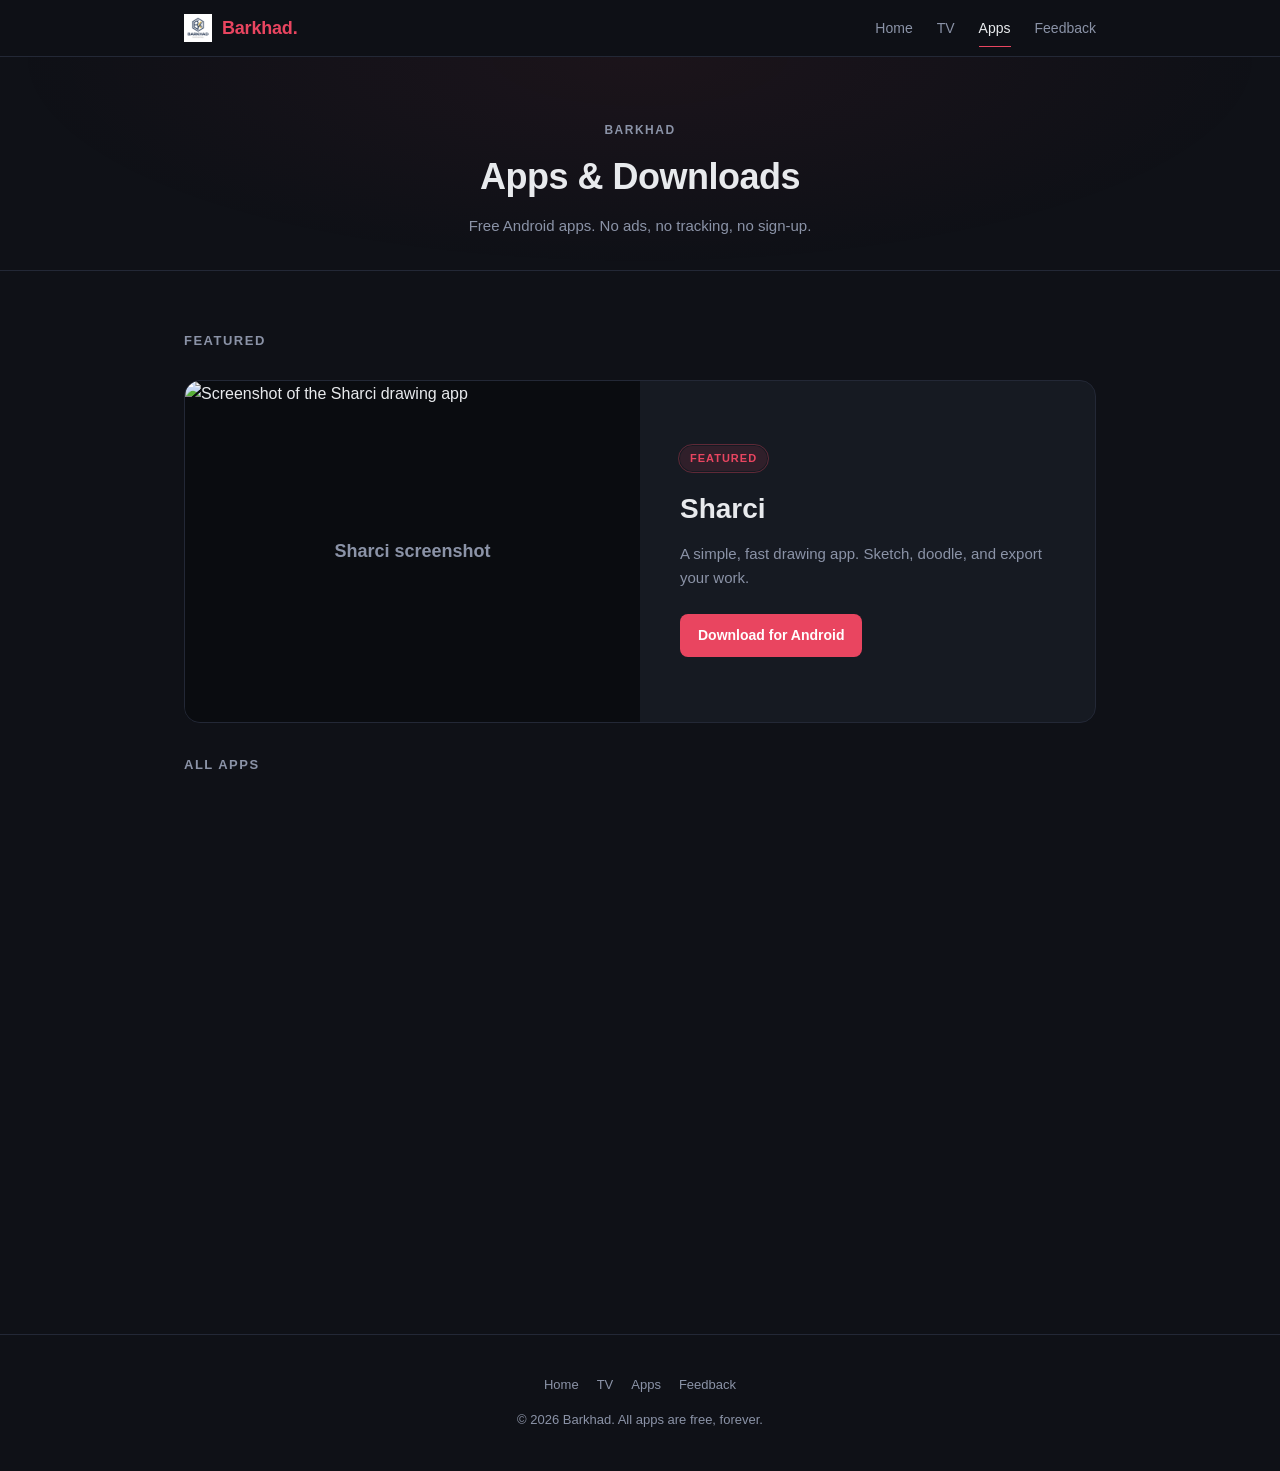
==== apps/index.html @ 711ecb9c "app_page" ====
<!DOCTYPE html>
<html lang="en" class="no-js">
<head>
<meta charset="UTF-8">
<meta name="viewport" content="width=device-width, initial-scale=1.0">

<title>Apps — Free Android Downloads · Barkhad</title>
<meta name="description" content="Free Android apps built by Barkhad — Sharci, CCTV Viewer, Video Cutter, and Gabay. Direct APK downloads, no ads, no tracking, no sign-up.">
<link rel="canonical" href="https://barkhad.top/apps/">
<meta name="theme-color" content="#0f1117">

<meta http-equiv="Content-Security-Policy" content="
  default-src 'self';
  script-src 'self';
  style-src 'self';
  img-src 'self' data:;
  object-src 'none';
  base-uri 'none';
  form-action 'none';
  upgrade-insecure-requests">

<meta property="og:type" content="website">
<meta property="og:site_name" content="Barkhad">
<meta property="og:title" content="Apps — Free Android Downloads">
<meta property="og:description" content="Free Android apps. No ads, no tracking, no sign-up.">
<meta property="og:url" content="https://barkhad.top/apps/">
<meta property="og:image" content="https://barkhad.top/Assets/images/logo.png">
<meta name="twitter:card" content="summary_large_image">

<link rel="icon" href="../Assets/images/logo.png">
<link rel="stylesheet" href="../Assets/css/styles.css">
<script src="../Assets/js/boot.js"></script>
<script src="../Assets/js/app.js" defer></script>
</head>
<body>

  <a class="skip-link" href="#main">Skip to content</a>
  <div class="cursor-glow" aria-hidden="true"></div>

  <nav id="nav">
    <div class="container nav-inner">
      <a href="/" class="nav-logo">
        <img src="../Assets/images/logo.png" alt="Barkhad logo" width="28" height="28">
        <span>Barkhad<span>.</span></span>
      </a>
      <div class="nav-links">
        <a href="/">Home</a>
        <a href="/tv/">TV</a>
        <a href="/apps/" class="active" aria-current="page">Apps</a>
        <a href="/#feedback">Feedback</a>
      </div>
    </div>
  </nav>

  <main id="main">

    <header class="page-header">
      <div class="container">
        <p class="eyebrow">Barkhad</p>
        <h1>Apps &amp; Downloads</h1>
        <p class="lead">Free Android apps. No ads, no tracking, no sign-up.</p>
      </div>
    </header>

    <section id="apps">
      <div class="container">
        <h2 class="section-title reveal">Featured</h2>

        <div class="featured-app reveal" data-tilt>
          <div class="featured-image">
            <span class="img-fallback" aria-hidden="true">Sharci screenshot</span>
            <img src="../Assets/images/sharci1.png"
                 alt="Screenshot of the Sharci drawing app"
                 width="800" height="600"
                 data-fallback>
          </div>
          <div class="featured-content">
            <span class="featured-badge">Featured</span>
            <h3>Sharci</h3>
            <p>A simple, fast drawing app. Sketch, doodle, and export your work.</p>
            <a href="../Assets/apks/sharci.apk" class="btn" download>Download for Android</a>
          </div>
        </div>

        <h2 class="section-title reveal">All apps</h2>

        <div class="apps reveal-stagger">

          <article class="app-card">
            <div class="app-image">
              <span class="img-fallback" aria-hidden="true">CCTV Viewer</span>
              <img src="../Assets/images/cctv-viewer.png"
                   alt="CCTV Viewer app preview"
                   width="800" height="500" loading="lazy" decoding="async"
                   data-fallback>
            </div>
            <div class="app-content">
              <h3>CCTV Viewer</h3>
              <p>Watch your CCTV / IP cameras from your phone. RTSP, ONVIF auto-discovery, remote streams — one app.</p>
              <div class="app-meta">
                <span>v0.1.0</span>
                <span>79 MB</span>
                <span>Android</span>
              </div>
              <div class="btn-row">
                <a href="https://github.com/BCAprogrammer/barkhad_website/releases/download/camera/camera.apk"
                   class="btn" download rel="noopener">Download for Android</a>
              </div>
            </div>
          </article>

          <article class="app-card">
            <div class="app-image">
              <span class="img-fallback" aria-hidden="true">Video Cutter</span>
            </div>
            <div class="app-content">
              <h3>Video Cutter</h3>
              <p>Trim and edit videos for TikTok, YouTube, or status stories.</p>
              <div class="app-meta">
                <span>v1.0.0</span>
                <span>8 MB</span>
                <span>Android</span>
              </div>
              <div class="btn-row">
                <a href="https://github.com/BCAprogrammer/bcaprogrammer.github.io/releases/download/vid/app-x86_64-release.apk"
                   class="btn" download rel="noopener">Download for Android</a>
              </div>
            </div>
          </article>

          <article class="app-card">
            <div class="app-image">
              <span class="img-fallback" aria-hidden="true">Gabay</span>
              <img src="../Assets/images/gabay.png"
                   alt="Gabay poetry app preview"
                   width="800" height="500" loading="lazy" decoding="async"
                   data-fallback>
            </div>
            <div class="app-content">
              <h3>Gabay</h3>
              <p>A home for Somali poetry — read, write, and share classic and modern gabay.</p>
              <div class="app-meta">
                <span>v1.0.0</span>
                <span>Free</span>
                <span>Android</span>
                <span>Web</span>
              </div>
              <div class="btn-row">
                <a href="https://github.com/BCAprogrammer/barkhad_website/releases/download/gabay_ccod/gabay_cod.apk"
                   class="btn" download data-android rel="noopener">Download for Android</a>
                <a href="/gabay/" class="btn" data-ios hidden>Open Web App</a>
              </div>
            </div>
          </article>

        </div>

        <p class="feedback-alt reveal">
          Found a bug in one of these?
          <a href="/#feedback">Send feedback</a>.
        </p>
      </div>
    </section>

  </main>

  <footer>
    <div class="container">
      <div class="foot-links">
        <a href="/">Home</a>
        <a href="/tv/">TV</a>
        <a href="/apps/">Apps</a>
        <a href="/#feedback">Feedback</a>
      </div>
      <p>© 2026 Barkhad. All apps are free, forever.</p>
    </div>
  </footer>

</body>
</html>
---- Assets/css/styles.css ----
/* ==========================================================================
   BARKHAD.TOP — STYLESHEET
   1. Tokens          6. Hero
   2. Reset & base    7. Components (cards, buttons, forms)
   3. Utilities       8. Sections
   4. Navigation      9. Footer
   5. Motion         10. Media queries
   ========================================================================== */


/* ==========================================================================
   1. TOKENS
   ========================================================================== */

:root {
  --bg: #0f1117;
  --card: #161a22;
  --border: #232836;
  --text: #e8eaed;
  --muted: #8b93a7;
  --accent: #e94560;
  --accent-hover: #c73e54;
  --radius: 14px;
  --maxw: 960px;
  --nav-h: 56px;

  --ease-out: cubic-bezier(0.22, 1, 0.36, 1);
  --ease-in-out: cubic-bezier(0.65, 0, 0.35, 1);
  --dur-fast: 0.25s;
  --dur-med: 0.6s;
  --dur-slow: 0.9s;

  color-scheme: dark;
}


/* ==========================================================================
   2. RESET & BASE
   ========================================================================== */

*, *::before, *::after { margin: 0; padding: 0; box-sizing: border-box; }

html { -webkit-text-size-adjust: 100%; }

@media (prefers-reduced-motion: no-preference) {
  html { scroll-behavior: smooth; }
}

body {
  font-family: -apple-system, BlinkMacSystemFont, 'Segoe UI', Roboto, Helvetica, Arial, sans-serif;
  background: var(--bg);
  color: var(--text);
  line-height: 1.6;
  -webkit-font-smoothing: antialiased;
  overflow-x: hidden;
  position: relative;
}

img { max-width: 100%; }

a { color: inherit; }

:focus-visible {
  outline: 2px solid var(--accent);
  outline-offset: 3px;
  border-radius: 6px;
}

/* Sticky-nav offset for every anchor target */
[id] { scroll-margin-top: calc(var(--nav-h) + 16px); }

/* Author `display` rules would otherwise beat the UA [hidden] rule */
[hidden] { display: none !important; }


/* ==========================================================================
   3. UTILITIES
   ========================================================================== */

.container {
  max-width: var(--maxw);
  margin: 0 auto;
  padding: 0 24px;
}

.skip-link {
  position: absolute;
  left: 8px;
  top: -100px;
  z-index: 200;
  background: var(--accent);
  color: #fff;
  padding: 10px 16px;
  border-radius: 8px;
  font-size: 14px;
  font-weight: 600;
  text-decoration: none;
  transition: top .2s;
}
.skip-link:focus { top: 8px; }

/* Honeypot — hidden from humans, irresistible to bots */
.hp-field {
  position: absolute !important;
  left: -9999px !important;
  width: 1px;
  height: 1px;
  overflow: hidden;
}

/* Reveal delay helpers (replaces the old inline transition-delay styles) */
.delay-1 { transition-delay: .1s; }
.delay-2 { transition-delay: .2s; }
.delay-3 { transition-delay: .3s; }
.delay-4 { transition-delay: .4s; }


/* ==========================================================================
   4. NAVIGATION
   ========================================================================== */

nav {
  position: sticky;
  top: 0;
  z-index: 100;
  background: rgba(15, 17, 23, 0.85);
  backdrop-filter: blur(12px);
  -webkit-backdrop-filter: blur(12px);
  border-bottom: 1px solid var(--border);
  transition: background var(--dur-med) var(--ease-out);
}
nav.scrolled { background: rgba(15, 17, 23, 0.95); }

.nav-inner {
  display: flex;
  align-items: center;
  justify-content: space-between;
  gap: 16px;
  height: var(--nav-h);
}

.nav-logo {
  display: flex;
  align-items: center;
  gap: 10px;
  font-size: 18px;
  font-weight: 700;
  letter-spacing: -0.2px;
  text-decoration: none;
}
.nav-logo img {
  width: 28px;
  height: 28px;
  object-fit: contain;
  display: block;
  transition: transform 0.5s var(--ease-out);
}
.nav-logo:hover img { transform: rotate(-8deg) scale(1.08); }
.nav-logo span { color: var(--accent); }

.nav-links { display: flex; gap: 24px; }
.nav-links a {
  color: var(--muted);
  text-decoration: none;
  font-size: 14px;
  transition: color 0.2s;
  position: relative;
  padding: 6px 0;
}
.nav-links a::after {
  content: "";
  position: absolute;
  left: 0;
  right: 0;
  bottom: -2px;
  height: 1.5px;
  background: var(--accent);
  transform: scaleX(0);
  transform-origin: left;
  transition: transform var(--dur-med) var(--ease-out);
}
.nav-links a:hover { color: var(--text); }
.nav-links a:hover::after { transform: scaleX(1); }
.nav-links a.active { color: var(--text); }
.nav-links a.active::after { transform: scaleX(1); }


/* ==========================================================================
   5. MOTION PRIMITIVES
   ========================================================================== */

/* Cursor glow */
.cursor-glow {
  position: fixed;
  top: 0;
  left: 0;
  width: 560px;
  height: 560px;
  border-radius: 50%;
  background: radial-gradient(circle,
              rgba(233, 69, 96, 0.10) 0%,
              rgba(233, 69, 96, 0.04) 35%,
              transparent 65%);
  transform: translate(-50%, -50%);
  pointer-events: none;
  z-index: 0;
  opacity: 0;
  transition: opacity 0.5s var(--ease-out);
  will-change: transform;
}
.cursor-glow.on { opacity: 1; }
@media (hover: none), (pointer: coarse) { .cursor-glow { display: none; } }

/* Drifting orbs */
.orb-field {
  position: absolute;
  inset: 0;
  overflow: hidden;
  pointer-events: none;
  z-index: 0;
}
.orb {
  position: absolute;
  border-radius: 50%;
  filter: blur(50px);
  opacity: 0.35;
  will-change: transform;
}
.orb:nth-child(1) { width: 180px; height: 180px; top: 10%; left: 8%;  background: #e94560; animation: drift1 22s ease-in-out infinite; }
.orb:nth-child(2) { width: 140px; height: 140px; top: 60%; left: 78%; background: #6c5ce7; opacity: 0.22; animation: drift2 28s ease-in-out infinite; }
.orb:nth-child(3) { width: 220px; height: 220px; top: 30%; left: 55%; background: #e94560; opacity: 0.15; animation: drift3 34s ease-in-out infinite; }
.orb:nth-child(4) { width: 100px; height: 100px; top: 75%; left: 20%; background: #f39c12; opacity: 0.12; animation: drift1 26s ease-in-out infinite reverse; }
.orb:nth-child(5) { width: 160px; height: 160px; top: 5%;  left: 65%; background: #e94560; opacity: 0.18; animation: drift2 30s ease-in-out infinite reverse; }
.orb:nth-child(6) { width: 120px; height: 120px; top: 50%; left: 3%;  background: #6c5ce7; opacity: 0.20; animation: drift3 24s ease-in-out infinite; }
.orb:nth-child(7) { width: 90px;  height: 90px;  top: 85%; left: 50%; background: #e94560; opacity: 0.15; animation: drift1 20s ease-in-out infinite; }

@keyframes drift1 {
  0%, 100% { transform: translate(0, 0) scale(1); }
  33%      { transform: translate(60px, -40px) scale(1.1); }
  66%      { transform: translate(-30px, 50px) scale(0.95); }
}
@keyframes drift2 {
  0%, 100% { transform: translate(0, 0) scale(1); }
  50%      { transform: translate(-70px, -30px) scale(1.15); }
}
@keyframes drift3 {
  0%, 100% { transform: translate(0, 0) scale(0.95); }
  40%      { transform: translate(40px, 60px) scale(1.05); }
  75%      { transform: translate(-50px, -20px) scale(1); }
}

/* Scroll reveal — hidden ONLY when JS is confirmed running */
.reveal {
  transition:
    opacity var(--dur-slow) var(--ease-out),
    transform var(--dur-slow) var(--ease-out);
}
.js .reveal {
  opacity: 0;
  transform: translateY(28px);
}
.js .reveal.is-visible {
  opacity: 1;
  transform: none;
}

.reveal-stagger > * {
  transition:
    opacity 0.7s var(--ease-out),
    transform 0.7s var(--ease-out);
  transition-delay: calc(var(--i, 0) * 90ms);
}
.js .reveal-stagger > * {
  opacity: 0;
  transform: translateY(18px);
}
.js .reveal-stagger.is-visible > * {
  opacity: 1;
  transform: none;
}
.reveal-stagger > *:nth-child(1) { --i: 0; }
.reveal-stagger > *:nth-child(2) { --i: 1; }
.reveal-stagger > *:nth-child(3) { --i: 2; }
.reveal-stagger > *:nth-child(4) { --i: 3; }
.reveal-stagger > *:nth-child(5) { --i: 4; }
.reveal-stagger > *:nth-child(6) { --i: 5; }
.reveal-stagger > *:nth-child(7) { --i: 6; }
.reveal-stagger > *:nth-child(8) { --i: 7; }

.section-title.reveal {
  letter-spacing: 3px;
  transition:
    opacity var(--dur-slow) var(--ease-out),
    transform var(--dur-slow) var(--ease-out),
    letter-spacing var(--dur-slow) var(--ease-out);
}
.section-title.reveal.is-visible { letter-spacing: 1.5px; }


/* ==========================================================================
   6. HERO
   ========================================================================== */

header {
  position: relative;
  padding: 100px 0 80px;
  text-align: center;
  border-bottom: 1px solid var(--border);
  background: radial-gradient(ellipse at 50% 0%, rgba(233, 69, 96, 0.08) 0%, transparent 70%);
  overflow: hidden;
  isolation: isolate;
}
header > .container { position: relative; z-index: 2; }

.hero-title-wrap {
  position: relative;
  display: inline-block;
  margin-bottom: 12px;
}

header h1 {
  font-size: 42px;
  font-weight: 700;
  letter-spacing: -0.5px;
  margin: 0;
  position: relative;
  display: inline-block;
  clip-path: inset(0 100% 0 0);
  animation: beam-reveal 0.95s cubic-bezier(0.65, 0, 0.35, 1) 0.15s forwards;
}

@keyframes beam-reveal {
  0%   { clip-path: inset(0 100% 0 0); }
  100% { clip-path: inset(0 0 0 0); }
}

.hero-beam {
  position: absolute;
  top: -20%;
  bottom: -20%;
  left: -25%;
  width: 70px;
  background: linear-gradient(90deg,
              transparent 0%,
              rgba(233, 69, 96, 0.55) 42%,
              rgba(255, 210, 220, 0.95) 50%,
              rgba(233, 69, 96, 0.55) 58%,
              transparent 100%);
  filter: blur(5px);
  pointer-events: none;
  z-index: 2;
  opacity: 0;
  animation: beam-sweep 1.0s cubic-bezier(0.65, 0, 0.35, 1) 0.10s forwards;
}

@keyframes beam-sweep {
  0%   { opacity: 0; left: -25%; }
  15%  { opacity: 1; }
  85%  { opacity: 1; }
  100% { opacity: 0; left: 110%; }
}

.hero-glow {
  position: absolute;
  inset: -30px -50px;
  background: radial-gradient(ellipse at center,
              rgba(233, 69, 96, 0.42) 0%,
              rgba(233, 69, 96, 0.12) 42%,
              transparent 70%);
  filter: blur(22px);
  pointer-events: none;
  z-index: 0;
  opacity: 0;
  animation: glow-flare 1.8s cubic-bezier(0.22, 1, 0.36, 1) 0.25s forwards;
}

@keyframes glow-flare {
  0%   { opacity: 0;    transform: scale(0.85); }
  40%  { opacity: 0.95; transform: scale(1.05); }
  100% { opacity: 0.28; transform: scale(1); }
}

header h1 span {
  color: var(--accent);
  display: inline-block;
  animation:
    dot-pop   0.55s cubic-bezier(0.34, 1.56, 0.64, 1) 1.00s both,
    dot-pulse 2.6s  ease-in-out                       1.60s infinite;
}

@keyframes dot-pop {
  0%   { transform: scale(0.4);  opacity: 0.3; }
  65%  { transform: scale(1.30); opacity: 1;   }
  100% { transform: scale(1);    opacity: 1;   }
}

@keyframes dot-pulse {
  0%, 100% { transform: translateY(0);    opacity: 1;   }
  50%      { transform: translateY(-4px); opacity: 0.7; }
}

@keyframes hero-in {
  to { opacity: 1; transform: none; }
}

header p {
  font-size: 17px;
  color: var(--muted);
  max-width: 520px;
  margin: 0 auto;
  opacity: 0;
  transform: translateY(20px);
  animation: hero-in 0.9s var(--ease-out) 1.15s forwards;
}

.hero-btns {
  display: flex;
  gap: 12px;
  justify-content: center;
  margin-top: 28px;
  opacity: 0;
  transform: translateY(20px);
  animation: hero-in 0.9s var(--ease-out) 1.35s forwards;
}
.hero-btns .btn { padding: 12px 24px; font-size: 15px; }


/* ==========================================================================
   7. COMPONENTS
   ========================================================================== */

/* --- Section headings --- */
.section-title {
  font-size: 13px;
  font-weight: 600;
  text-transform: uppercase;
  letter-spacing: 1.5px;
  color: var(--muted);
  margin-bottom: 28px;
}

.block-heading {
  font-size: 26px;
  margin-bottom: 10px;
  letter-spacing: -0.3px;
  font-weight: 700;
}

/* --- Buttons --- */
.btn {
  display: inline-block;
  background: var(--accent);
  color: #fff;
  padding: 10px 18px;
  border-radius: 8px;
  text-decoration: none;
  font-size: 14px;
  font-weight: 600;
  text-align: center;
  transition: background 0.2s, transform 0.2s;
  border: none;
  cursor: pointer;
  font-family: inherit;
  position: relative;
  overflow: hidden;
}
.btn::before {
  content: "";
  position: absolute;
  top: 0;
  left: -100%;
  width: 100%;
  height: 100%;
  background: linear-gradient(120deg,
              transparent 0%,
              rgba(255, 255, 255, 0.22) 50%,
              transparent 100%);
  transition: left 0.6s var(--ease-out);
  pointer-events: none;
}
.btn:hover { background: var(--accent-hover); transform: translateY(-1px); }
.btn:hover::before { left: 100%; }
.btn:active { transform: translateY(0); }

.btn-outline {
  background: transparent;
  border: 1px solid var(--border);
  color: var(--text);
}
.btn-outline::before {
  background: linear-gradient(120deg,
              transparent 0%,
              rgba(233, 69, 96, 0.18) 50%,
              transparent 100%);
}
.btn-outline:hover { background: var(--card); border-color: var(--accent); }

.btn-row { display: flex; gap: 10px; flex-wrap: wrap; }
.btn-row .btn { flex: 1; min-width: 120px; }

/* --- Featured card (TV + Sharci) --- */
.featured-app {
  display: grid;
  grid-template-columns: 1fr 1fr;
  background: var(--card);
  border: 1px solid var(--border);
  border-radius: 16px;
  overflow: hidden;
  margin-bottom: 32px;
  position: relative;
  transition:
    border-color 0.4s var(--ease-out),
    transform 0.5s var(--ease-out),
    box-shadow 0.5s var(--ease-out);
}
.featured-app:hover {
  border-color: var(--accent);
  transform: translateY(-3px);
  box-shadow: 0 24px 60px rgba(0, 0, 0, 0.55);
}

.featured-image {
  position: relative;
  display: grid;
  place-items: center;
  min-height: 280px;
  background: #0a0c10;
  overflow: hidden;
}
.featured-image img {
  grid-area: 1 / 1;
  position: relative;
  z-index: 1;
  width: 100%;
  height: 100%;
  object-fit: cover;
  display: block;
  transition: transform 0.8s var(--ease-out);
  will-change: transform;
}
.featured-image .img-fallback {
  grid-area: 1 / 1;
  font-size: 18px;
  font-weight: 600;
  color: var(--muted);
  text-align: center;
  padding: 20px;
}

.featured-content {
  padding: 40px;
  display: flex;
  flex-direction: column;
  justify-content: center;
  align-items: flex-start;
}

.featured-badge {
  display: inline-block;
  font-size: 11px;
  font-weight: 700;
  text-transform: uppercase;
  letter-spacing: 1px;
  color: var(--accent);
  background: rgba(233, 69, 96, 0.12);
  padding: 4px 10px;
  border-radius: 20px;
  margin-bottom: 16px;
  position: relative;
}
.featured-badge::after {
  content: "";
  position: absolute;
  inset: -2px;
  border-radius: 20px;
  border: 1px solid rgba(233, 69, 96, 0.35);
  animation: badge-pulse 2.4s ease-in-out infinite;
  pointer-events: none;
}
@keyframes badge-pulse {
  0%, 100% { opacity: 0.6; transform: scale(1); }
  50%      { opacity: 0;   transform: scale(1.25); }
}

.featured-content h3 { font-size: 28px; margin-bottom: 10px; }
.featured-content p { color: var(--muted); margin-bottom: 24px; font-size: 15px; }

/* --- App grid --- */
.apps {
  display: grid;
  grid-template-columns: repeat(auto-fill, minmax(280px, 1fr));
  gap: 20px;
}

.app-card {
  background: var(--card);
  border: 1px solid var(--border);
  border-radius: var(--radius);
  overflow: hidden;
  display: flex;
  flex-direction: column;
  transition:
    border-color 0.3s var(--ease-out),
    transform 0.4s var(--ease-out),
    box-shadow 0.4s var(--ease-out);
  position: relative;
}
.app-card::after {
  content: "";
  position: absolute;
  top: 0;
  left: -60%;
  width: 60%;
  height: 100%;
  background: linear-gradient(105deg,
              transparent 0%,
              rgba(233, 69, 96, 0.10) 45%,
              rgba(233, 69, 96, 0.05) 55%,
              transparent 100%);
  transform: skewX(-18deg);
  transition: left 0.85s var(--ease-out);
  pointer-events: none;
  z-index: 3;
}
.app-card:hover::after { left: 130%; }

.app-card:hover {
  border-color: var(--accent);
  transform: translateY(-6px);
  box-shadow:
    0 16px 44px rgba(0, 0, 0, 0.5),
    0 0 0 1px rgba(233, 69, 96, 0.15);
}

.app-image {
  position: relative;
  display: grid;
  place-items: center;
  aspect-ratio: 16 / 10;
  background: #0a0c10;
  overflow: hidden;
}
.app-image img {
  grid-area: 1 / 1;
  position: relative;
  z-index: 1;
  width: 100%;
  height: 100%;
  object-fit: cover;
  display: block;
  transition: transform 0.7s var(--ease-out);
}
.app-card:hover .app-image img { transform: scale(1.06); }

.img-fallback {
  grid-area: 1 / 1;
  font-size: 16px;
  font-weight: 600;
  color: var(--muted);
  text-align: center;
  padding: 20px;
}

.app-content {
  padding: 20px 24px 24px;
  display: flex;
  flex-direction: column;
  flex-grow: 1;
}

.app-card h3 { font-size: 18px; font-weight: 600; margin-bottom: 6px; }
.app-card p {
  font-size: 14px;
  color: var(--muted);
  margin-bottom: 20px;
  flex-grow: 1;
}

.app-meta {
  font-size: 12px;
  color: var(--muted);
  margin-bottom: 14px;
  display: flex;
  gap: 12px;
  flex-wrap: wrap;
}
.app-meta span { position: relative; }
.app-meta span + span::before {
  content: "·";
  margin-right: 12px;
  color: var(--border);
}

/* --- Forms --- */
.feedback-form {
  display: grid;
  gap: 14px;
  max-width: 560px;
  position: relative;
}

.field {
  display: flex;
  flex-direction: column;
  gap: 6px;
}

.field label {
  font-size: 13px;
  color: var(--muted);
  font-weight: 500;
}

.field input,
.field textarea,
.field select {
  background: var(--bg);
  border: 1px solid var(--border);
  color: var(--text);
  padding: 12px 14px;
  border-radius: 10px;
  font-size: 14px;
  font-family: inherit;
  transition: border-color 0.2s, box-shadow 0.3s var(--ease-out);
}
.field input:focus,
.field textarea:focus,
.field select:focus {
  outline: none;
  border-color: var(--accent);
  box-shadow: 0 0 0 4px rgba(233, 69, 96, 0.10);
}

.field textarea { resize: vertical; min-height: 120px; }

.feedback-form .btn { justify-self: start; padding: 12px 24px; }


/* ==========================================================================
   8. SECTIONS
   ========================================================================== */

section { padding: 60px 0; position: relative; }
/* Page header (subpages like /apps/) */
.page-header {
  padding: 64px 0 32px;
  border-bottom: 1px solid var(--border);
  background: radial-gradient(ellipse at 50% 0%, rgba(233, 69, 96, 0.06) 0%, transparent 70%);
}
.page-header h1 {
  font-size: 36px;
  font-weight: 700;
  letter-spacing: -0.5px;
  margin-bottom: 8px;
}
.page-header .lead {
  color: var(--muted);
  font-size: 15px;
  max-width: 540px;
}
.eyebrow {
  font-size: 12px;
  font-weight: 600;
  text-transform: uppercase;
  letter-spacing: 1.5px;
  color: var(--muted);
  margin-bottom: 8px;
}

@media (max-width: 600px) {
  .page-header { padding: 40px 0 24px; }
  .page-header h1 { font-size: 28px; }
}

/* About */
#about p {
  color: var(--muted);
  max-width: 640px;
  font-size: 15px;
}
#about p + p { margin-top: 12px; }

/* Feedback */
#feedback {
  background: var(--card);
  border-top: 1px solid var(--border);
  border-bottom: 1px solid var(--border);
}

#feedback .section-title { margin-bottom: 12px; }

#feedback .lead {
  color: var(--muted);
  font-size: 15px;
  max-width: 560px;
  margin-bottom: 32px;
}

.feedback-alt {
  margin-top: 24px;
  font-size: 14px;
  color: var(--muted);
}
.feedback-alt a { color: var(--accent); text-decoration: none; }
.feedback-alt a:hover { text-decoration: underline; }


/* ==========================================================================
   9. FOOTER
   ========================================================================== */

footer {
  padding: 40px 0;
  border-top: 1px solid var(--border);
  text-align: center;
  font-size: 13px;
  color: var(--muted);
}
footer a { color: var(--muted); text-decoration: none; transition: color 0.2s; }
footer a:hover { color: var(--text); }
footer .foot-links {
  display: flex;
  gap: 18px;
  justify-content: center;
  flex-wrap: wrap;
  margin-bottom: 14px;
}


/* ==========================================================================
   10. MEDIA QUERIES
   ========================================================================== */

@media (max-width: 700px) {
  .featured-app { grid-template-columns: 1fr; }
  .featured-image { min-height: 200px; }
  .featured-content { padding: 28px; }
}

@media (max-width: 600px) {
  header { padding: 60px 0 40px; }
  header h1 { font-size: 32px; }
  .apps { grid-template-columns: 1fr; }
  .hero-btns { flex-direction: column; align-items: center; }
  .hero-btns .btn { width: 100%; max-width: 280px; }
  .block-heading { font-size: 22px; }
  .orb { filter: blur(60px); }
}

@media (max-width: 520px) {
  .nav-links { gap: 14px; }
  .nav-links a { font-size: 13px; }
  .nav-logo img { width: 24px; height: 24px; }
}

/* Reduced motion — last so it wins */
@media (prefers-reduced-motion: reduce) {
  *, *::before, *::after {
    animation-duration: 0.001ms !important;
    animation-iteration-count: 1 !important;
    transition-duration: 0.001ms !important;
  }
  header h1,
  header p,
  .hero-btns { opacity: 1; transform: none; }
  header h1 { clip-path: none; animation: none; }
  header h1 span { animation: none; }
  .hero-beam,
  .hero-glow { display: none; }
  .js .reveal,
  .js .reveal-stagger > * { opacity: 1; transform: none; }
  .orb-field,
  .cursor-glow { display: none; }
}
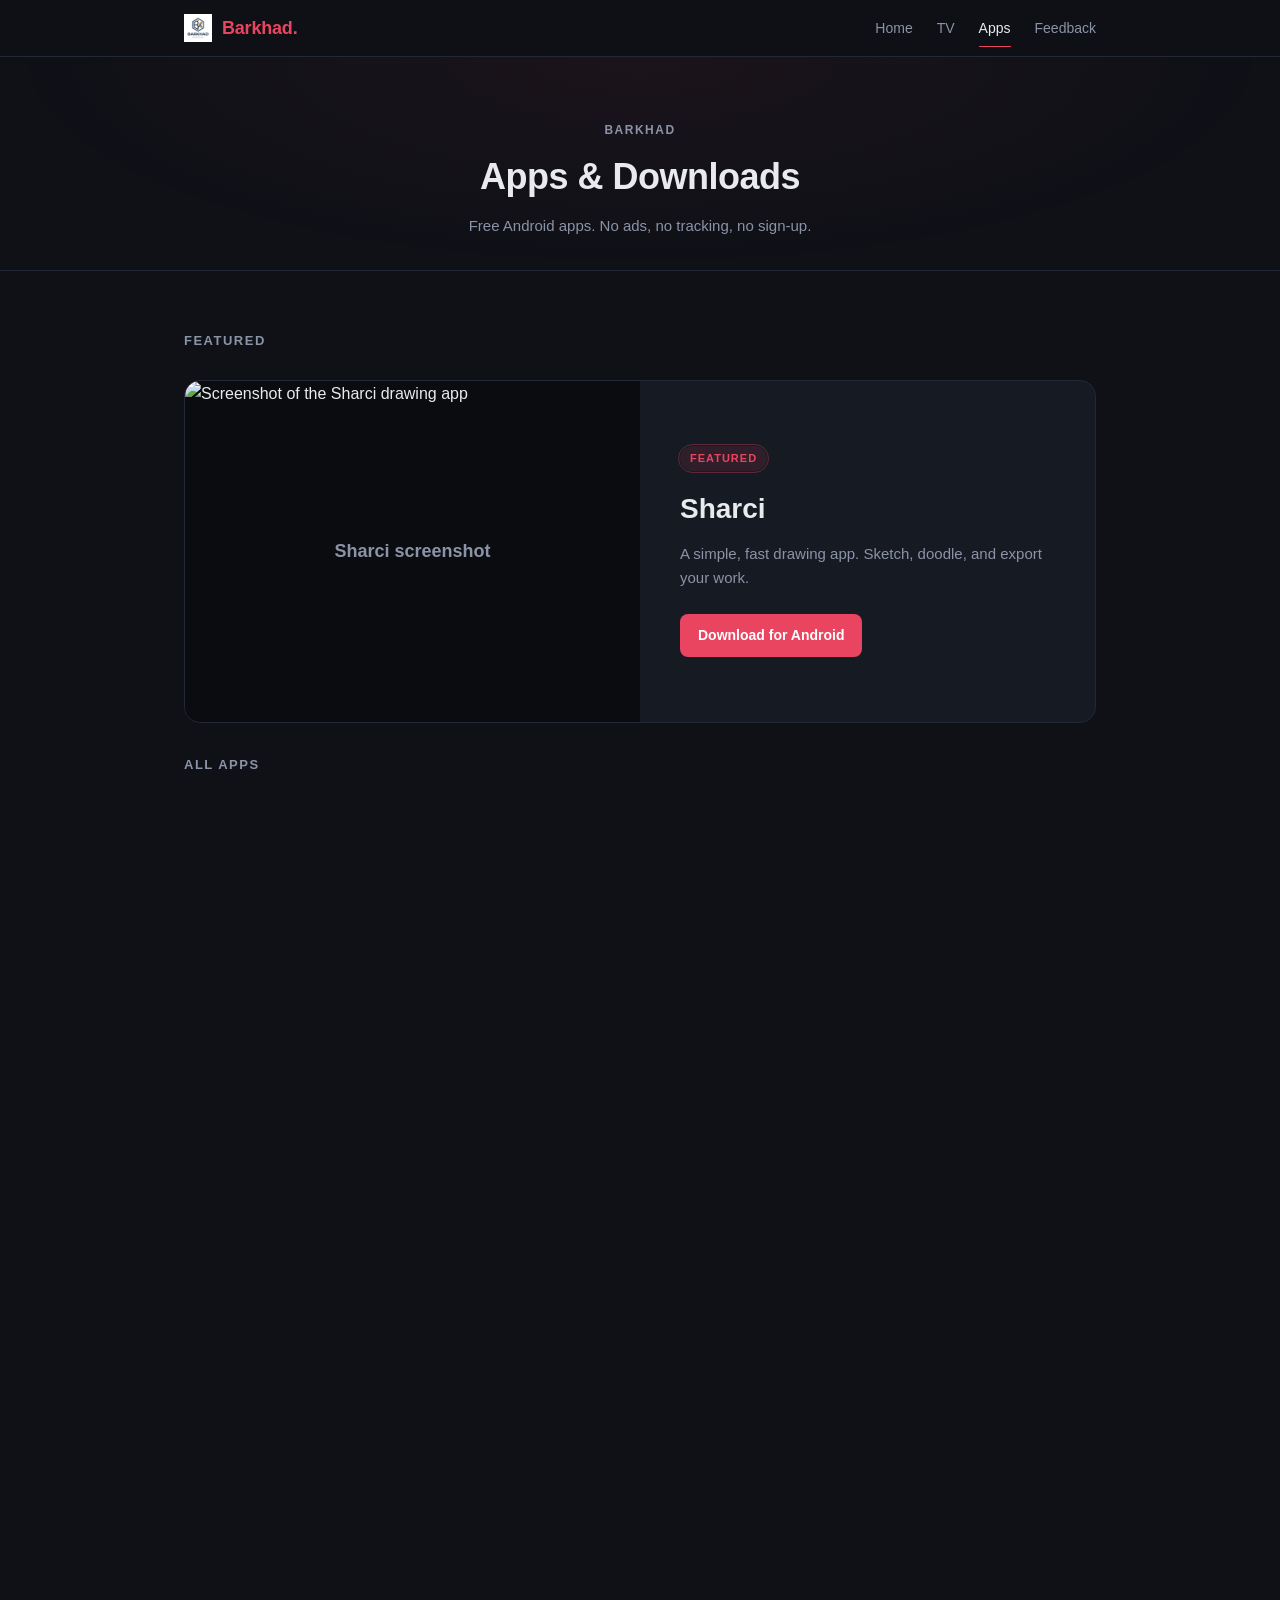
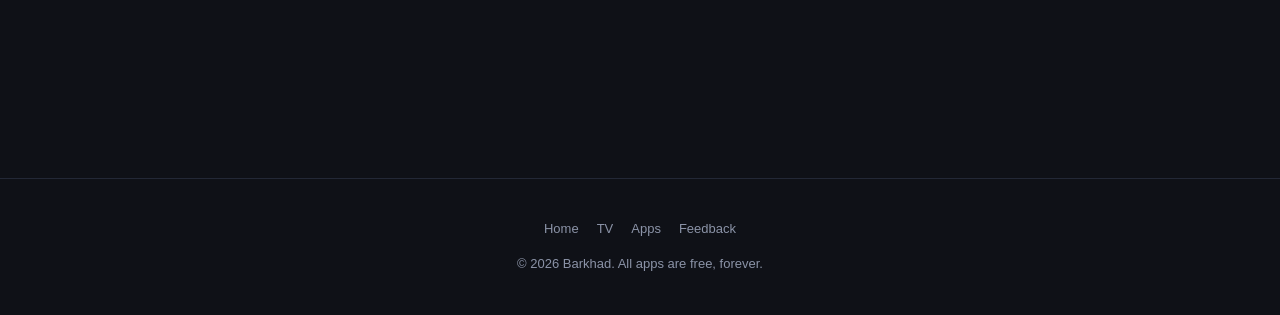
==== commit e2a300b6: "Add Maths app card and update app images" ====
--- a/apps/index.html
+++ b/apps/index.html
@@ -89,7 +89,7 @@
           <article class="app-card">
             <div class="app-image">
               <span class="img-fallback" aria-hidden="true">CCTV Viewer</span>
-              <img src="../Assets/images/cctv-viewer.png"
+              <img src="../Assets/images/cctv-viewer.jpeg"
                    alt="CCTV Viewer app preview"
                    width="800" height="500" loading="lazy" decoding="async"
                    data-fallback>
@@ -111,8 +111,13 @@
 
           <article class="app-card">
             <div class="app-image">
-              <span class="img-fallback" aria-hidden="true">Video Cutter</span>
-            </div>
+                          <span class="img-fallback" aria-hidden="true">Video Cutter</span>
+                          <img src="../Assets/images/video-cutter.png"
+                               alt="Video Cutter app preview"
+                               width="800" height="500" loading="lazy" decoding="async"
+                               data-fallback>
+                        </div>
+
             <div class="app-content">
               <h3>Video Cutter</h3>
               <p>Trim and edit videos for TikTok, YouTube, or status stories.</p>
@@ -124,6 +129,20 @@
               <div class="btn-row">
                 <a href="https://github.com/BCAprogrammer/bcaprogrammer.github.io/releases/download/vid/app-x86_64-release.apk"
                    class="btn" download rel="noopener">Download for Android</a>
+              </div>
+            </div>
+          </article>
+
+          <article class="app-card">
+            <div class="app-image">
+              <span class="img-fallback" aria-hidden="true">Maths 🧮</span>
+            </div>
+            <div class="app-content">
+              <h3>Maths</h3>
+              <p>A handy maths app for quick calculations and practice.</p>
+              <div class="btn-row">
+                <a href="../Assets/apps/maths.apk"
+                   class="btn" download>Download for Android</a>
               </div>
             </div>
           </article>
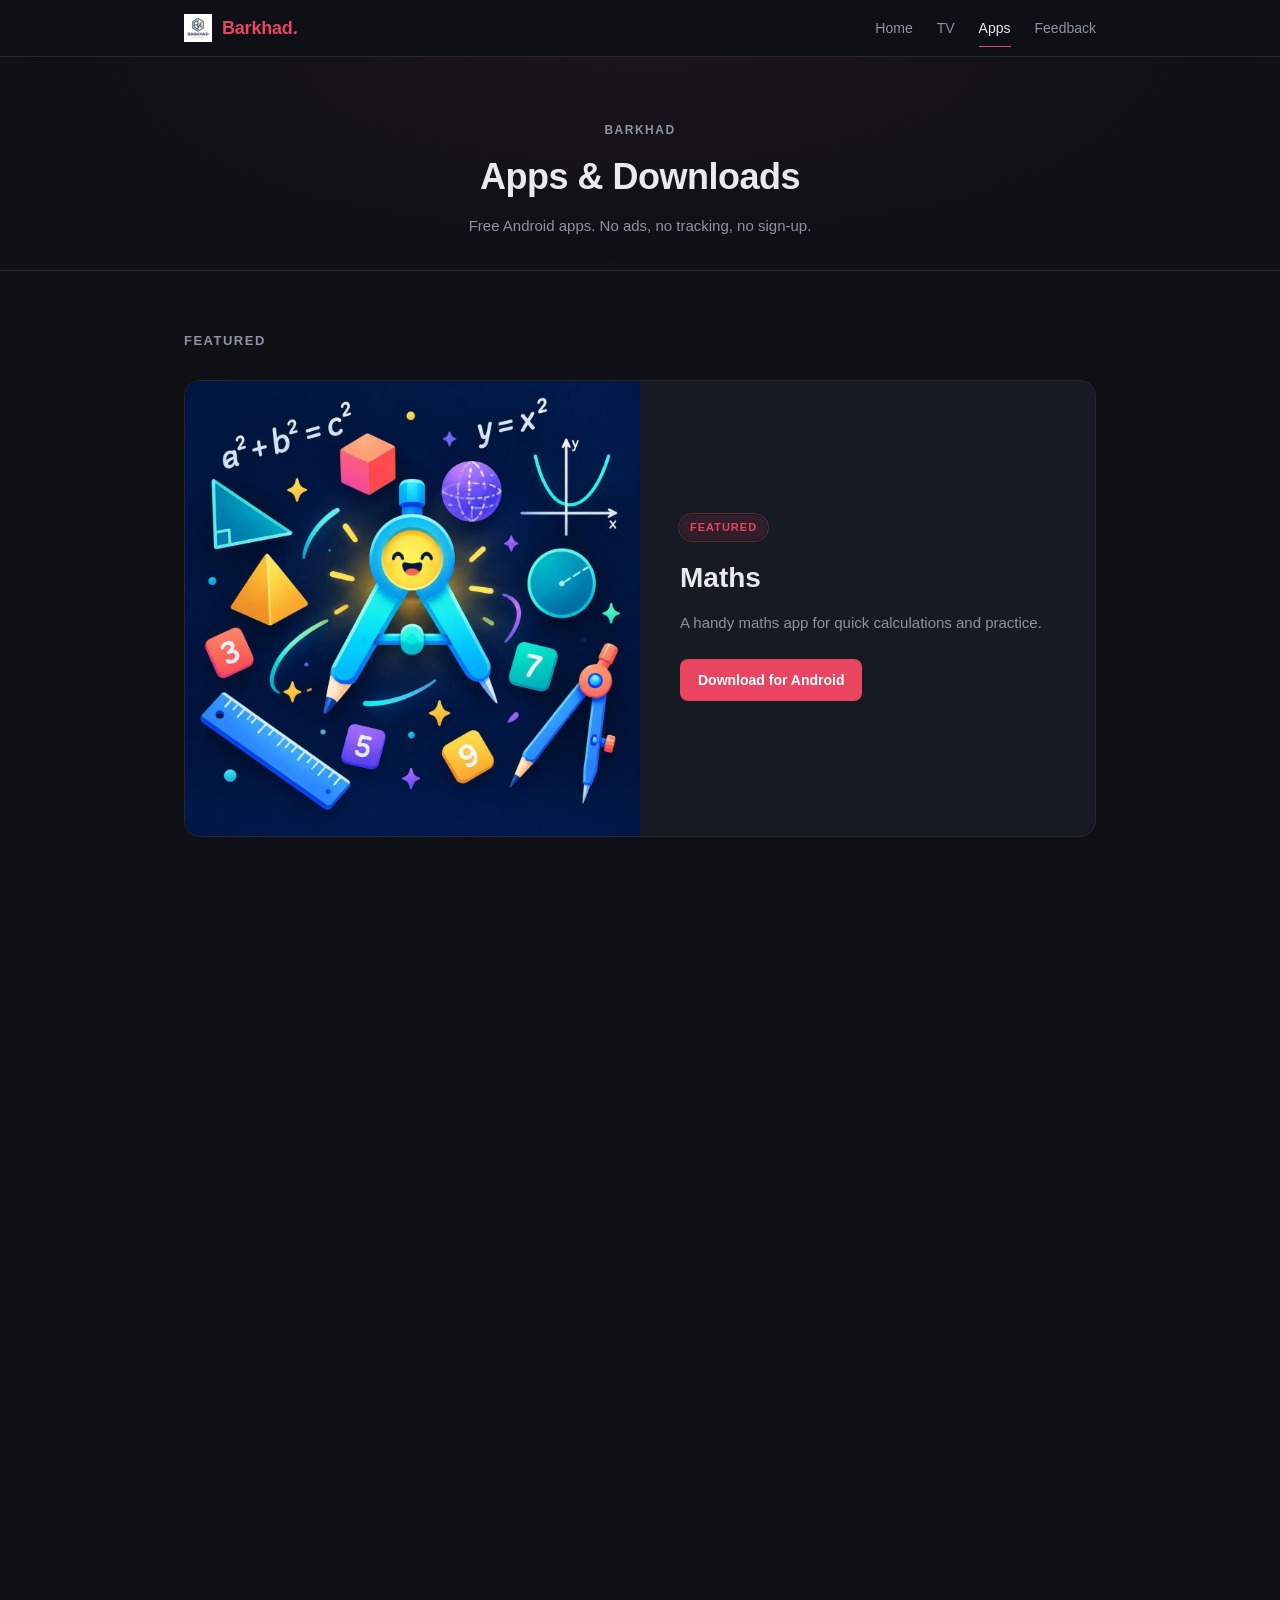
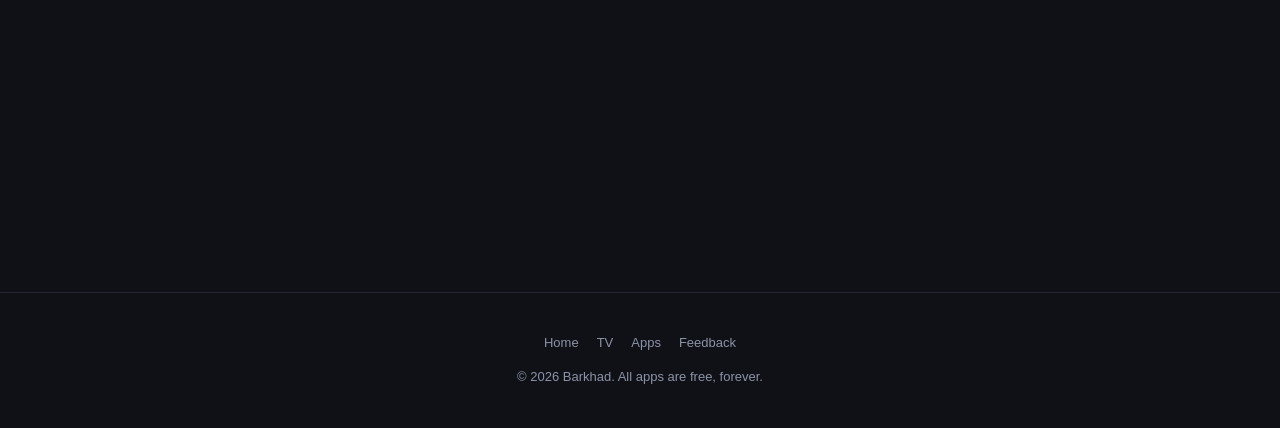
==== commit d6be7fd9: "Replace Sharci with Maths as featured app and add Maths app card image Updates the featured app sect" ====
--- a/apps/index.html
+++ b/apps/index.html
@@ -68,17 +68,17 @@
 
         <div class="featured-app reveal" data-tilt>
           <div class="featured-image">
-            <span class="img-fallback" aria-hidden="true">Sharci screenshot</span>
-            <img src="../Assets/images/sharci1.png"
-                 alt="Screenshot of the Sharci drawing app"
+            <span class="img-fallback" aria-hidden="true">Maths 🧮</span>
+            <img src="../Assets/images/maths.jpeg"
+                 alt="Maths app preview"
                  width="800" height="600"
                  data-fallback>
           </div>
           <div class="featured-content">
             <span class="featured-badge">Featured</span>
-            <h3>Sharci</h3>
-            <p>A simple, fast drawing app. Sketch, doodle, and export your work.</p>
-            <a href="../Assets/apks/sharci.apk" class="btn" download>Download for Android</a>
+            <h3>Maths</h3>
+            <p>A handy maths app for quick calculations and practice.</p>
+            <a href="../Assets/apks/math.apk" class="btn" download>Download for Android</a>
           </div>
         </div>
 
@@ -136,12 +136,16 @@
           <article class="app-card">
             <div class="app-image">
               <span class="img-fallback" aria-hidden="true">Maths 🧮</span>
+              <img src="../Assets/images/maths.jpeg"
+                   alt="Maths app preview"
+                   width="800" height="500" loading="lazy" decoding="async"
+                   data-fallback>
             </div>
             <div class="app-content">
               <h3>Maths</h3>
               <p>A handy maths app for quick calculations and practice.</p>
               <div class="btn-row">
-                <a href="../Assets/apps/maths.apk"
+                <a href="../Assets/apks/math.apk"
                    class="btn" download>Download for Android</a>
               </div>
             </div>
